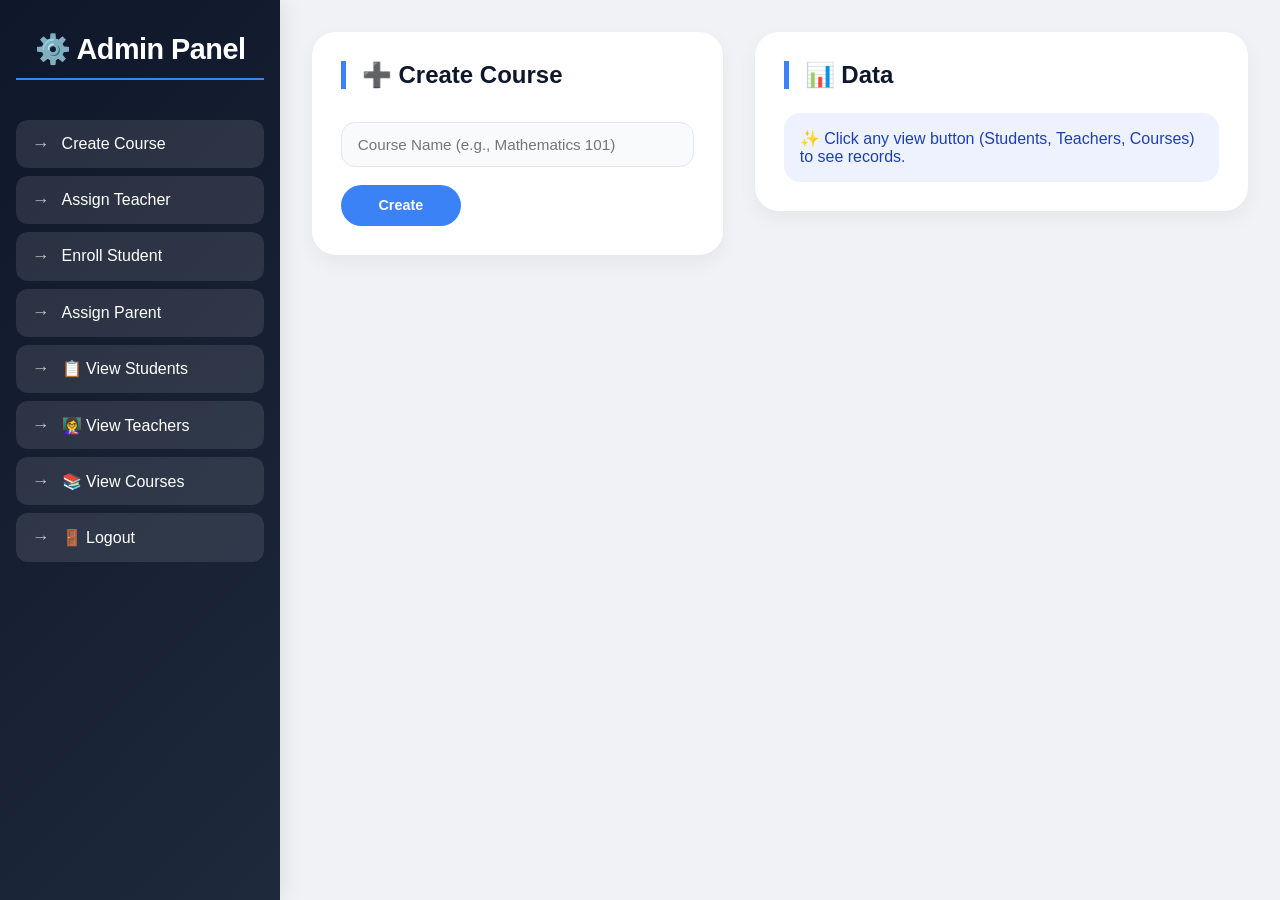
==== frontend/admin.html @ 4763d721 "first commit" ====
<!DOCTYPE html>
<html lang="en">
<head>
    <meta charset="UTF-8">
    <meta name="viewport" content="width=device-width, initial-scale=1.0">
    <title>Admin Dashboard | Course Manager</title>
    <style>
        * {
            margin: 0;
            padding: 0;
            box-sizing: border-box;
        }

        body {
            font-family: 'Segoe UI', Tahoma, Geneva, Verdana, sans-serif;
            background: #f0f2f5;
            color: #1a1a2f;
        }

        /* Dashboard layout */
        .dashboard {
            display: flex;
            min-height: 100vh;
        }

        /* Sidebar */
        .sidebar {
            width: 280px;
            background: linear-gradient(135deg, #0f172a 0%, #1e293b 100%);
            color: white;
            padding: 2rem 1rem;
            box-shadow: 4px 0 20px rgba(0, 0, 0, 0.08);
            transition: all 0.3s;
        }

        .sidebar h3 {
            font-size: 1.8rem;
            font-weight: 600;
            margin-bottom: 2rem;
            text-align: center;
            letter-spacing: -0.5px;
            border-bottom: 2px solid #3b82f6;
            display: inline-block;
            width: 100%;
            padding-bottom: 0.75rem;
        }

        .sidebar button {
            width: 100%;
            background: rgba(255, 255, 255, 0.1);
            border: none;
            color: white;
            padding: 0.85rem 1rem;
            margin: 0.5rem 0;
            border-radius: 12px;
            font-size: 1rem;
            font-weight: 500;
            text-align: left;
            cursor: pointer;
            transition: all 0.2s ease;
            display: flex;
            align-items: center;
            gap: 12px;
        }

        .sidebar button::before {
            content: "→";
            opacity: 0.7;
            font-size: 1.1rem;
        }

        .sidebar button:hover {
            background: #3b82f6;
            transform: translateX(6px);
            box-shadow: 0 4px 12px rgba(59,130,246,0.3);
        }

        /* Main content */
        .main {
            flex: 1;
            padding: 2rem;
            overflow-y: auto;
        }

        /* Grid layout for forms + data */
        .grid {
            display: grid;
            grid-template-columns: 1fr 1.2fr;
            gap: 2rem;
            align-items: start;
        }

        /* Cards */
        .card {
            background: white;
            border-radius: 24px;
            padding: 1.8rem;
            box-shadow: 0 8px 20px rgba(0, 0, 0, 0.05);
            transition: transform 0.2s, box-shadow 0.2s;
            margin-bottom: 1.5rem;
        }

        .card:hover {
            box-shadow: 0 12px 28px rgba(0, 0, 0, 0.08);
        }

        .card h3 {
            font-size: 1.5rem;
            font-weight: 600;
            margin-bottom: 1.5rem;
            color: #0f172a;
            border-left: 5px solid #3b82f6;
            padding-left: 1rem;
        }

        /* Inputs */
        input {
            width: 100%;
            padding: 0.8rem 1rem;
            margin: 0.6rem 0;
            border: 1px solid #e2e8f0;
            border-radius: 14px;
            font-size: 0.95rem;
            transition: all 0.2s;
            background: #f8fafc;
        }

        input:focus {
            outline: none;
            border-color: #3b82f6;
            box-shadow: 0 0 0 3px rgba(59,130,246,0.2);
            background: white;
        }

        button {
            background: #3b82f6;
            color: white;
            border: none;
            padding: 0.8rem 1.2rem;
            border-radius: 40px;
            font-weight: 600;
            font-size: 0.9rem;
            cursor: pointer;
            transition: all 0.2s;
            margin-top: 0.5rem;
            width: auto;
            min-width: 120px;
        }

        button:hover {
            background: #2563eb;
            transform: translateY(-2px);
        }

        /* Data table */
        .data-table {
            width: 100%;
            border-collapse: collapse;
            font-size: 0.85rem;
            background: white;
            border-radius: 20px;
            overflow: hidden;
            box-shadow: 0 2px 8px rgba(0,0,0,0.03);
        }

        .data-table th {
            background: #f1f5f9;
            padding: 12px 10px;
            text-align: left;
            font-weight: 600;
            color: #1e293b;
            border-bottom: 2px solid #e2e8f0;
        }

        .data-table td {
            padding: 10px;
            border-bottom: 1px solid #eef2ff;
            color: #334155;
        }

        .data-table tr:hover {
            background: #f8fafc;
        }

        /* Responsive */
        @media (max-width: 900px) {
            .dashboard {
                flex-direction: column;
            }
            .sidebar {
                width: 100%;
                display: flex;
                flex-wrap: wrap;
                gap: 0.5rem;
                padding: 1rem;
            }
            .sidebar button {
                width: auto;
                flex: 1;
                text-align: center;
                justify-content: center;
            }
            .sidebar button::before {
                display: none;
            }
            .grid {
                grid-template-columns: 1fr;
            }
        }

        /* Utility */
        .full-width {
            grid-column: span 2;
        }

        .message {
            padding: 1rem;
            border-radius: 16px;
            background: #eef2ff;
            color: #1e40af;
        }
    </style>
</head>
<body>

<div class="dashboard">

    <!-- SIDEBAR (professional icons via pseudo-element) -->
    <div class="sidebar">
        <h3>⚙️ Admin Panel</h3>
        <button onclick="showSection('createCourse')">Create Course</button>
        <button onclick="showSection('assignTeacher')">Assign Teacher</button>
        <button onclick="showSection('enrollStudent')">Enroll Student</button>
        <button onclick="showSection('assignParent')">Assign Parent</button>
        <button onclick="getStudents()">📋 View Students</button>
        <button onclick="getTeachers()">👩‍🏫 View Teachers</button>
        <button onclick="getCourses()">📚 View Courses</button>
        <button onclick="logout()">🚪 Logout</button>
    </div>

    <!-- MAIN CONTENT -->
    <div class="main">
        <div class="grid">

            <!-- LEFT: FORMS -->
            <div>
                <!-- CREATE COURSE -->
                <div id="createCourse" class="card">
                    <h3>➕ Create Course</h3>
                    <input id="course_name" placeholder="Course Name (e.g., Mathematics 101)">
                    <button onclick="createCourse()">Create</button>
                </div>

                <!-- ASSIGN TEACHER -->
                <div id="assignTeacher" class="card" style="display:none;">
                    <h3>👨‍🏫 Assign Teacher</h3>
                    <input id="teacher_id" placeholder="Teacher ID">
                    <input id="course_id" placeholder="Course ID">
                    <button onclick="assignTeacher()">Assign</button>
                </div>

                <!-- ENROLL STUDENT -->
                <div id="enrollStudent" class="card" style="display:none;">
                    <h3>📝 Enroll Student</h3>
                    <input id="student_id" placeholder="Student ID">
                    <input id="course_id2" placeholder="Course ID">
                    <button onclick="enrollStudent()">Enroll</button>
                </div>

                <!-- ASSIGN PARENT -->
                <div id="assignParent" class="card" style="display:none;">
                    <h3>👪 Assign Parent</h3>
                    <input id="student_id_p" placeholder="Student ID">
                    <input id="parent_id" placeholder="Parent ID">
                    <button onclick="assignParent()">Assign</button>
                </div>
            </div>

            <!-- RIGHT: DATA OUTPUT -->
            <div class="card" style="max-width: 100%;">
                <h3>📊 Data</h3>
                <div id="output">
                    <p class="message">✨ Click any view button (Students, Teachers, Courses) to see records.</p>
                </div>
            </div>

        </div>
    </div>
</div>

<script src="js/admin.js"></script>
</body>
</html>
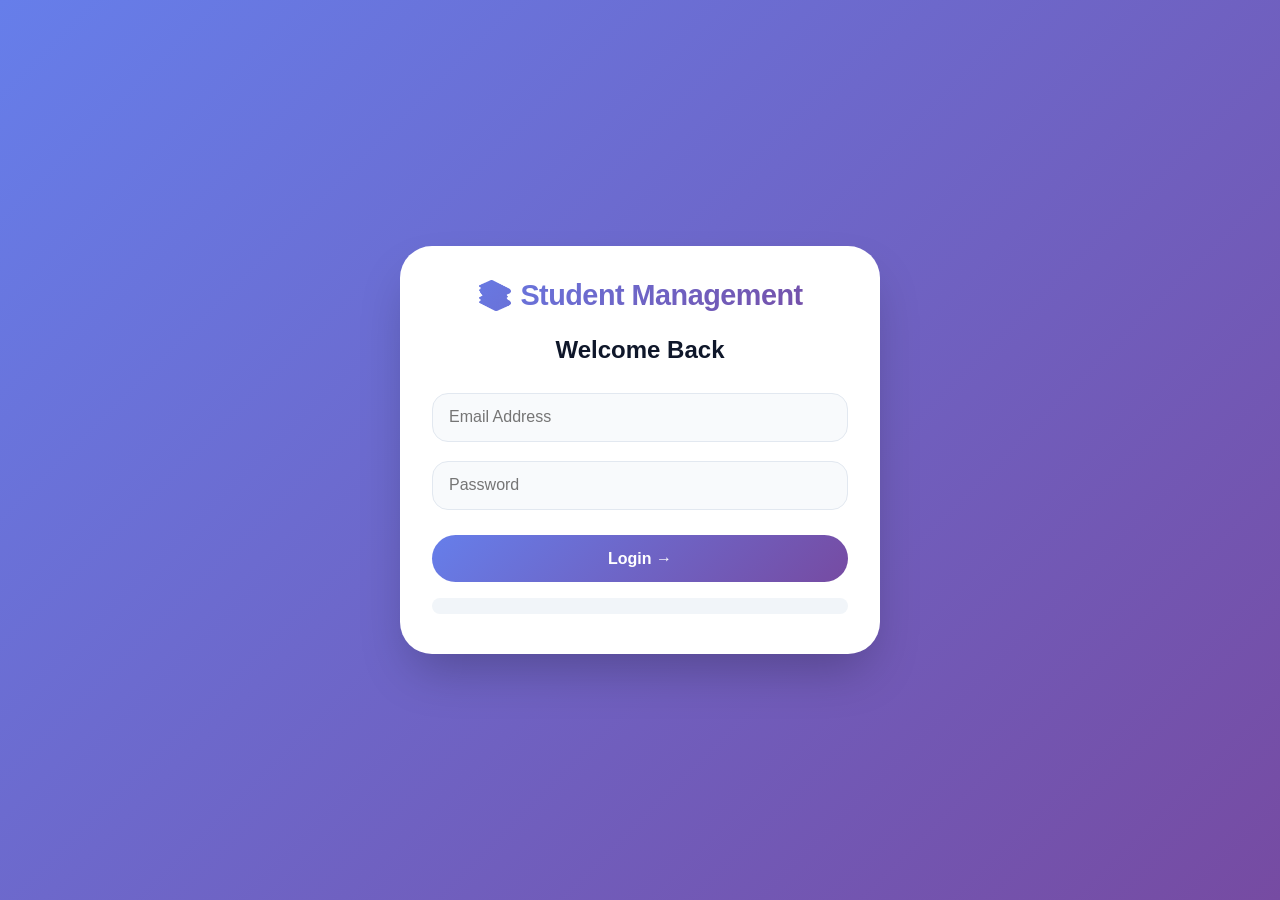
==== commit 55005785: "Complete admin CRUD for users, remove public debug endpoints, fix auth URLs, add user management UI" ====
--- a/frontend/admin.html
+++ b/frontend/admin.html
@@ -235,6 +235,7 @@
         <button onclick="getStudents()">📋 View Students</button>
         <button onclick="getTeachers()">👩‍🏫 View Teachers</button>
         <button onclick="getCourses()">📚 View Courses</button>
+        <button onclick="getUsers()">👥 List All Users</button>
         <button onclick="logout()">🚪 Logout</button>
     </div>
 
